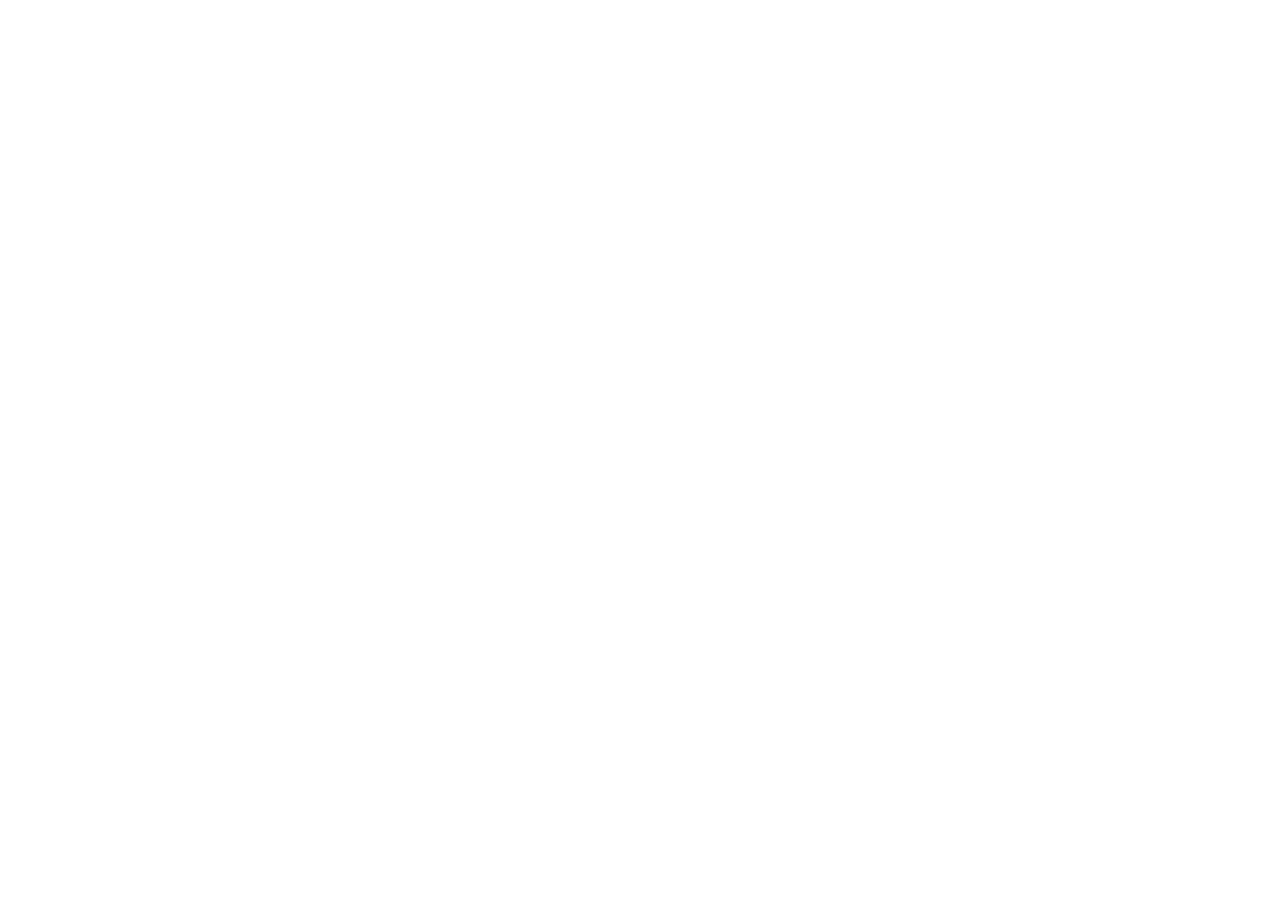
==== animation_sprite.html @ a4f1aa30 "Hoc ve animation va img slider" ====
<!DOCTYPE html>
<html lang="en">
<head>
    <meta charset="UTF-8">
    <meta name="viewport" content="width=device-width, initial-scale=1.0">
    <title>Document</title>
    <style>
        .animation{
            display: flex;
            justify-content: center;
            align-items: center;
        }
        .box{
            height: 100px;
            width: 100px;
            background-image: url("http://natcooper.com/31creepysvgs/08-black-cat-sprite.svg");
        }
    </style>
</head>
<body>
    <div class="animation_sprite">
        <div class="box">

        </div>
    </div>    
</body>
</html>
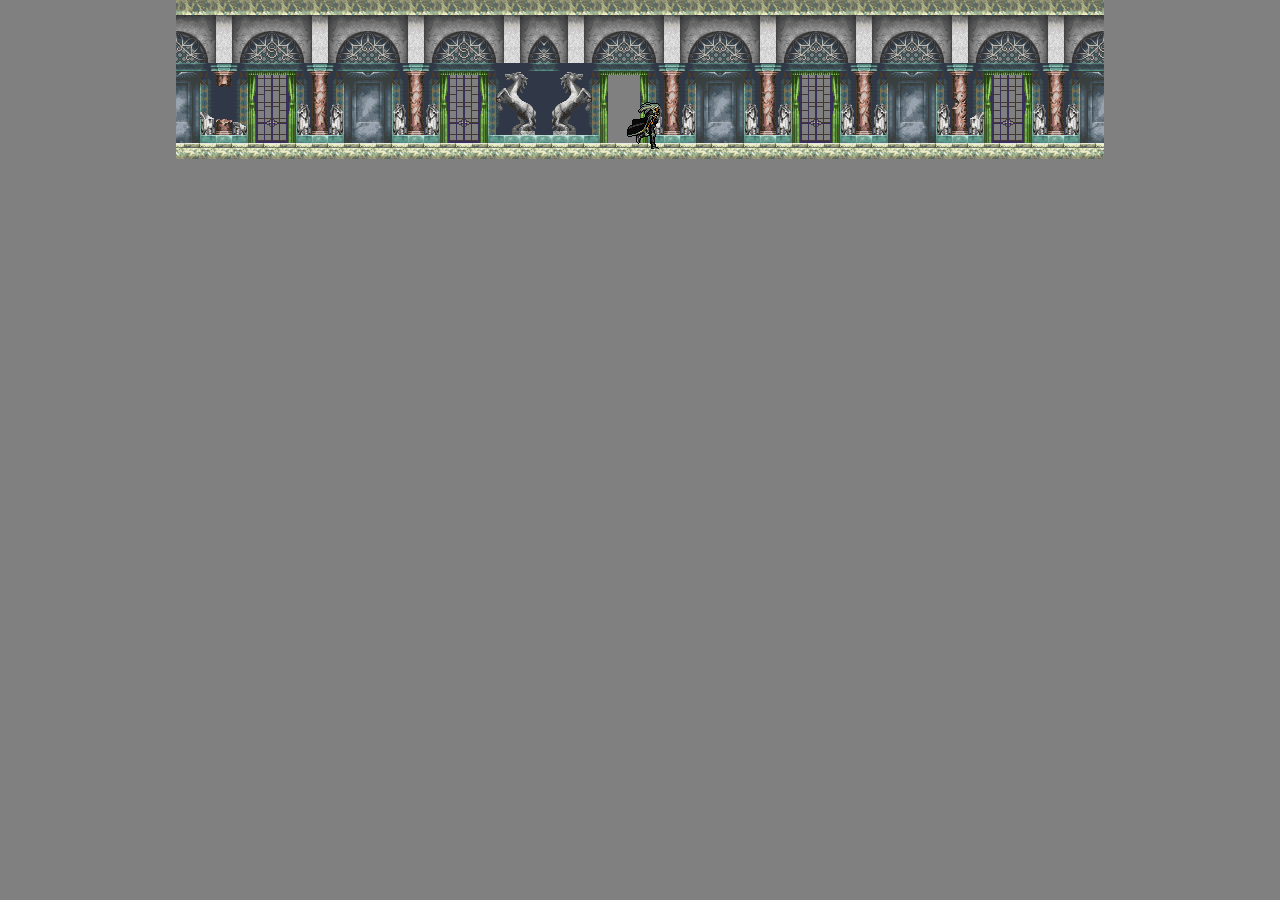
==== commit aa157e4d: "Lam hoat anh sieu nhan chay trong lau dai" ====
--- a/animation_sprite.html
+++ b/animation_sprite.html
@@ -5,23 +5,55 @@
     <meta name="viewport" content="width=device-width, initial-scale=1.0">
     <title>Document</title>
     <style>
-        .animation{
+        body{
+            margin: 0;
+            padding: 0;
             display: flex;
+            background-color: grey;
             justify-content: center;
             align-items: center;
         }
-        .box{
-            height: 100px;
-            width: 100px;
-            background-image: url("http://natcooper.com/31creepysvgs/08-black-cat-sprite.svg");
+        .castle{
+            left: 0;
+            right: 0;
+            position: relative;
+            width: 928px;
+            height: 159px;
+            background-image: url(./img/CastleCorridor.png);
+            display: flex;
+            justify-content: center;
+            align-content: center;
+            -webkit-animation: castle 9s  infinite linear;
+        }
+        @-webkit-keyframes castle {
+            0%{
+                background-position: 0;
+            }
+            100%{
+                background-position: -928px;
+            }
+        }
+        .combatant{
+            height: 70px;
+            width: 40px;
+            position: absolute;
+            background-image: url(./img/Alucard.png);
+            bottom: 0;
+            -webkit-animation: combatant 1s steps(16) infinite ;
+        }
+           @-webkit-keyframes  combatant{
+            0%{
+                background-position: 0;
+            }
+            100%{
+                background-position: -672px;
+            }
         }
     </style>
 </head>
 <body>
-    <div class="animation_sprite">
-        <div class="box">
-
-        </div>
-    </div>    
+    <div class="castle">
+        <div class="combatant"></div>
+    </div>
 </body>
 </html>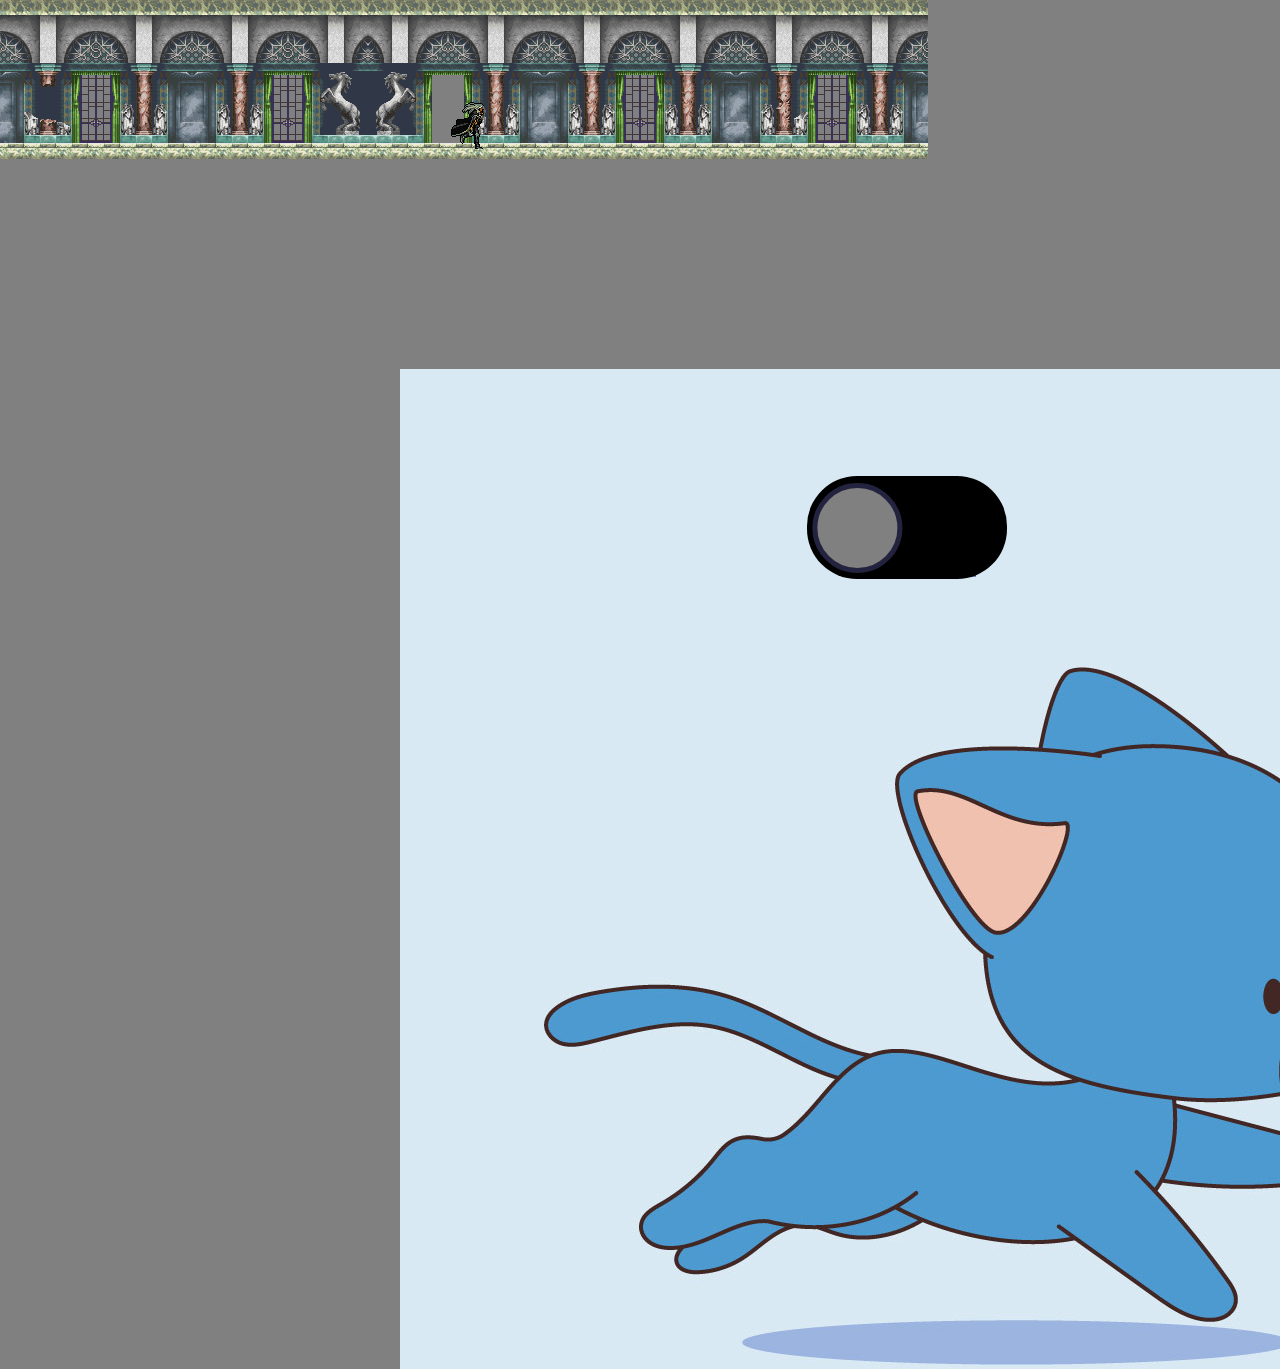
==== commit f2e43dae: "Lam hieu ung con meo chay con nut tat bat" ====
--- a/animation_sprite.html
+++ b/animation_sprite.html
@@ -8,10 +8,8 @@
         body{
             margin: 0;
             padding: 0;
-            display: flex;
             background-color: grey;
-            justify-content: center;
-            align-items: center;
+            box-sizing: border-box;
         }
         .castle{
             left: 0;
@@ -49,11 +47,92 @@
                 background-position: -672px;
             }
         }
+              
+        .wrapper{
+                    border-radius: 50px;
+                    position: relative;
+                    height: 1000px;
+                    width: 1000px;
+                    display: flex;
+                    top: 210px;
+                    left: 400px;
+        }
+        .wrapper input{
+            display: none;
+        }
+        .box_label{
+                position: absolute;
+                height: 103px;
+                width: 200px;
+                background-color: black;
+                top: 107px;
+                left: 407px;
+                border-radius: 50px;
+        }
+       label {
+                position: absolute;
+                cursor: pointer;
+                display: block;
+                width: 80px;
+                height: 80px;
+                border-radius: 50px;
+                border: 5px solid #23233f;
+                background-color: gray;
+                overflow: hidden;
+                margin-top: 7px;
+                transition: 2s;
+                transition-timing-function: cubic-bezier(0, 0, 0.11, 1.18);
+                
+        }
+        input:not(:checked) ~ .box_label label{
+            background-color: gray;
+            transform: translateX(6%);
+        }
+        input:checked ~ .box_label label{
+            background-color: green;
+            transform: translateX(115%);
+        }
+        .cat_run{
+            background: url(./img/8049563.jpg);
+            height: 1000px;
+            width: 987px;
+         
+        }
+        input:checked ~ .cat_run{
+            -webkit-animation: catRunX 0.75s steps(3) infinite, catRunY 1.5s steps(2) infinite;
+        }
+      
+     
+        @-webkit-keyframes catRunX{
+            from{
+                background-position-x: 0px;
+            }
+            to{background-position-x: -2980px;
+            }
+        }
+          @-webkit-keyframes catRunY{
+            from{
+                background-position-y: 0px;
+            }
+            to{background-position-y: -2000px;
+            }
+        }
+
     </style>
+    
 </head>
 <body>
     <div class="castle">
         <div class="combatant"></div>
     </div>
+        <div class="wrapper">
+            <input type="checkbox" id="test">
+            <div class="box_label">
+
+                <label for="test"></label>
+            </div>
+             <div class="cat_run"></div>
+        </div>
 </body>
-</html>+</html>
+ 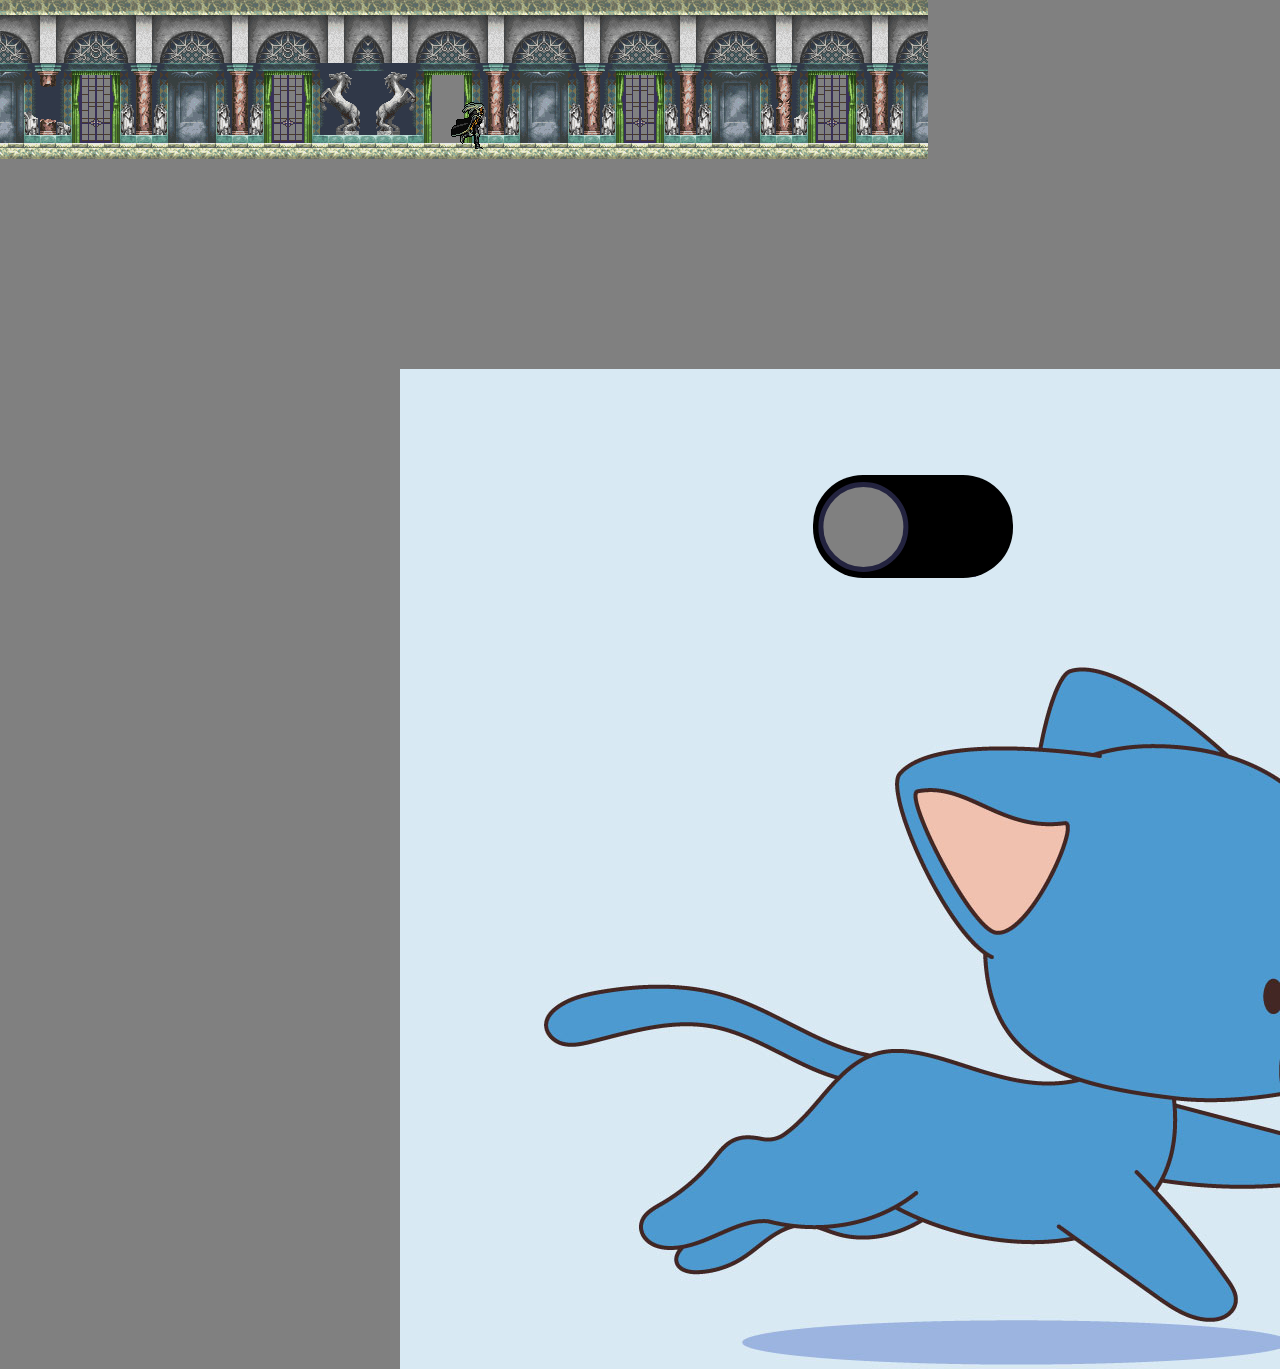
==== commit ef755c2d: "Dang lam do cai menu cap 2" ====
--- a/animation_sprite.html
+++ b/animation_sprite.html
@@ -49,13 +49,13 @@
         }
               
         .wrapper{
-                    border-radius: 50px;
-                    position: relative;
-                    height: 1000px;
-                    width: 1000px;
-                    display: flex;
-                    top: 210px;
-                    left: 400px;
+            position: relative;
+            border-radius: 50px;
+            width: 1000px;
+            height: 1000px;
+            display: flex;
+            top: 210px;
+            left: 400px;
         }
         .wrapper input{
             display: none;
@@ -65,8 +65,8 @@
                 height: 103px;
                 width: 200px;
                 background-color: black;
-                top: 107px;
-                left: 407px;
+                top: 106px;
+                left: 413px;
                 border-radius: 50px;
         }
        label {
@@ -80,7 +80,7 @@
                 background-color: gray;
                 overflow: hidden;
                 margin-top: 7px;
-                transition: 2s;
+                transition: 1s;
                 transition-timing-function: cubic-bezier(0, 0, 0.11, 1.18);
                 
         }
@@ -100,9 +100,7 @@
         }
         input:checked ~ .cat_run{
             -webkit-animation: catRunX 0.75s steps(3) infinite, catRunY 1.5s steps(2) infinite;
-        }
-      
-     
+        } 
         @-webkit-keyframes catRunX{
             from{
                 background-position-x: 0px;
@@ -110,14 +108,13 @@
             to{background-position-x: -2980px;
             }
         }
-          @-webkit-keyframes catRunY{
+        @-webkit-keyframes catRunY{
             from{
                 background-position-y: 0px;
             }
             to{background-position-y: -2000px;
             }
         }
-
     </style>
     
 </head>
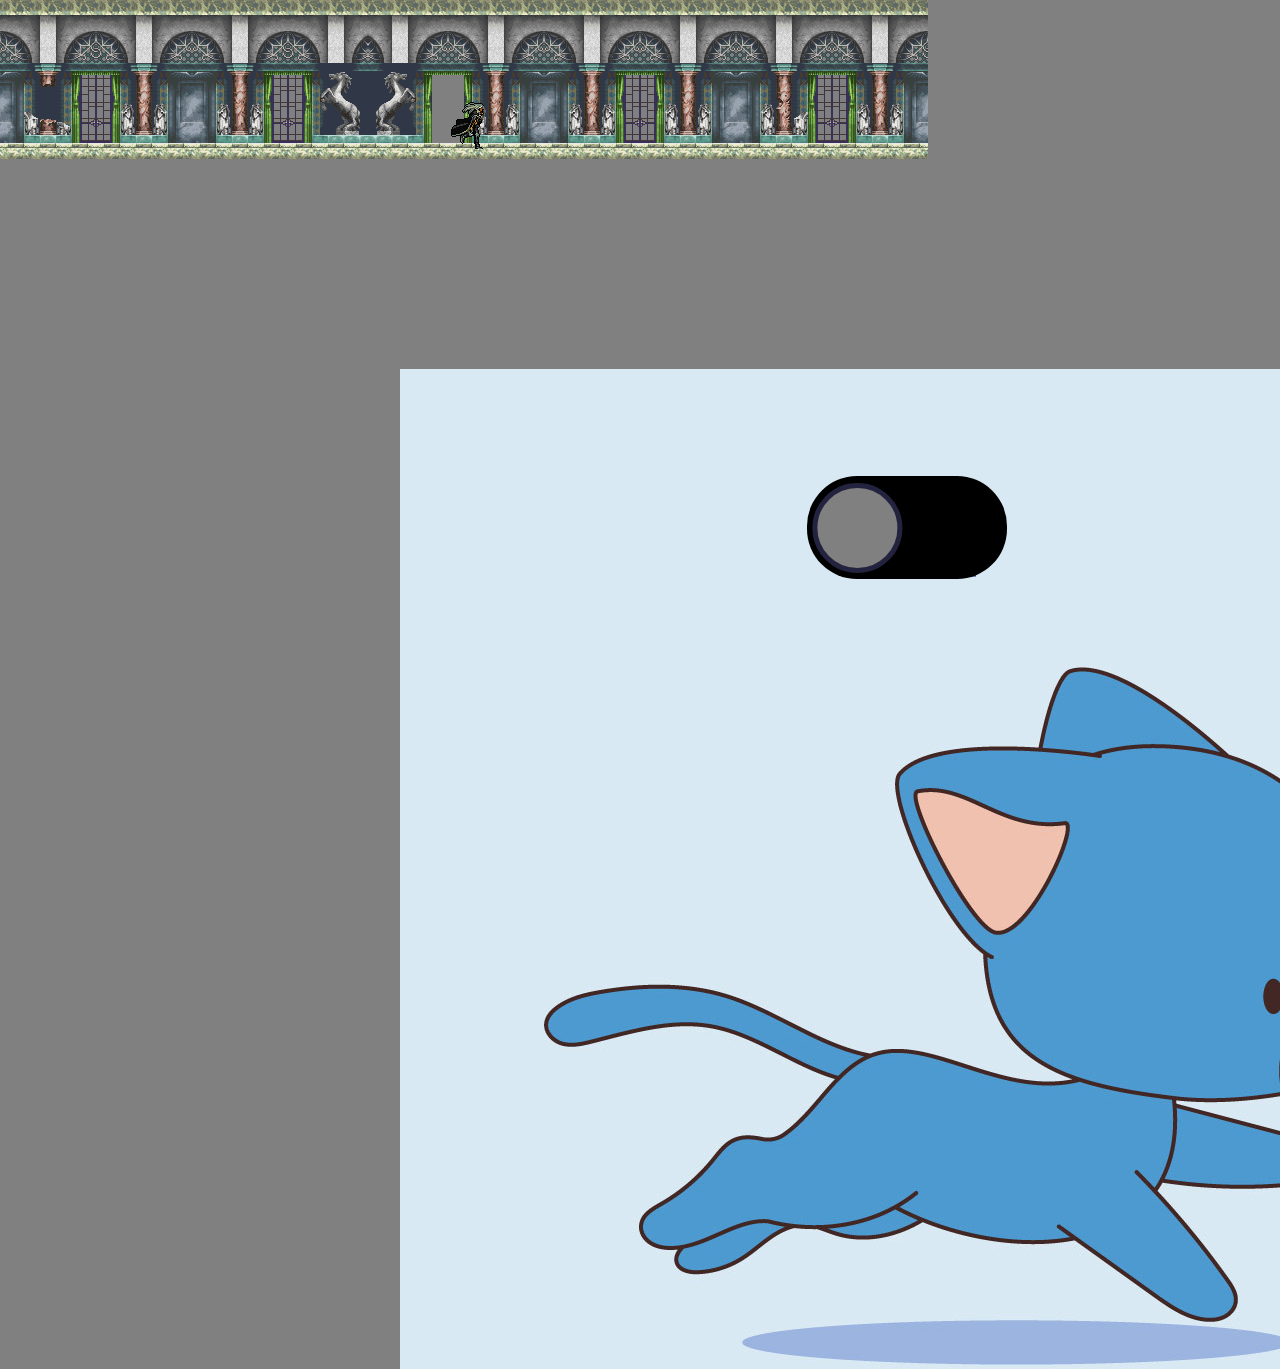
==== commit 2efd5fb2: "Lay phan menu ve" ====
--- a/animation_sprite.html
+++ b/animation_sprite.html
@@ -49,13 +49,13 @@
         }
               
         .wrapper{
-            position: relative;
-            border-radius: 50px;
-            width: 1000px;
-            height: 1000px;
-            display: flex;
-            top: 210px;
-            left: 400px;
+                    border-radius: 50px;
+                    position: relative;
+                    height: 1000px;
+                    width: 1000px;
+                    display: flex;
+                    top: 210px;
+                    left: 400px;
         }
         .wrapper input{
             display: none;
@@ -65,8 +65,8 @@
                 height: 103px;
                 width: 200px;
                 background-color: black;
-                top: 106px;
-                left: 413px;
+                top: 107px;
+                left: 407px;
                 border-radius: 50px;
         }
        label {
@@ -80,7 +80,7 @@
                 background-color: gray;
                 overflow: hidden;
                 margin-top: 7px;
-                transition: 1s;
+                transition: 2s;
                 transition-timing-function: cubic-bezier(0, 0, 0.11, 1.18);
                 
         }
@@ -100,7 +100,9 @@
         }
         input:checked ~ .cat_run{
             -webkit-animation: catRunX 0.75s steps(3) infinite, catRunY 1.5s steps(2) infinite;
-        } 
+        }
+      
+     
         @-webkit-keyframes catRunX{
             from{
                 background-position-x: 0px;
@@ -108,15 +110,15 @@
             to{background-position-x: -2980px;
             }
         }
-        @-webkit-keyframes catRunY{
+          @-webkit-keyframes catRunY{
             from{
                 background-position-y: 0px;
             }
             to{background-position-y: -2000px;
             }
         }
+
     </style>
-    
 </head>
 <body>
     <div class="castle">
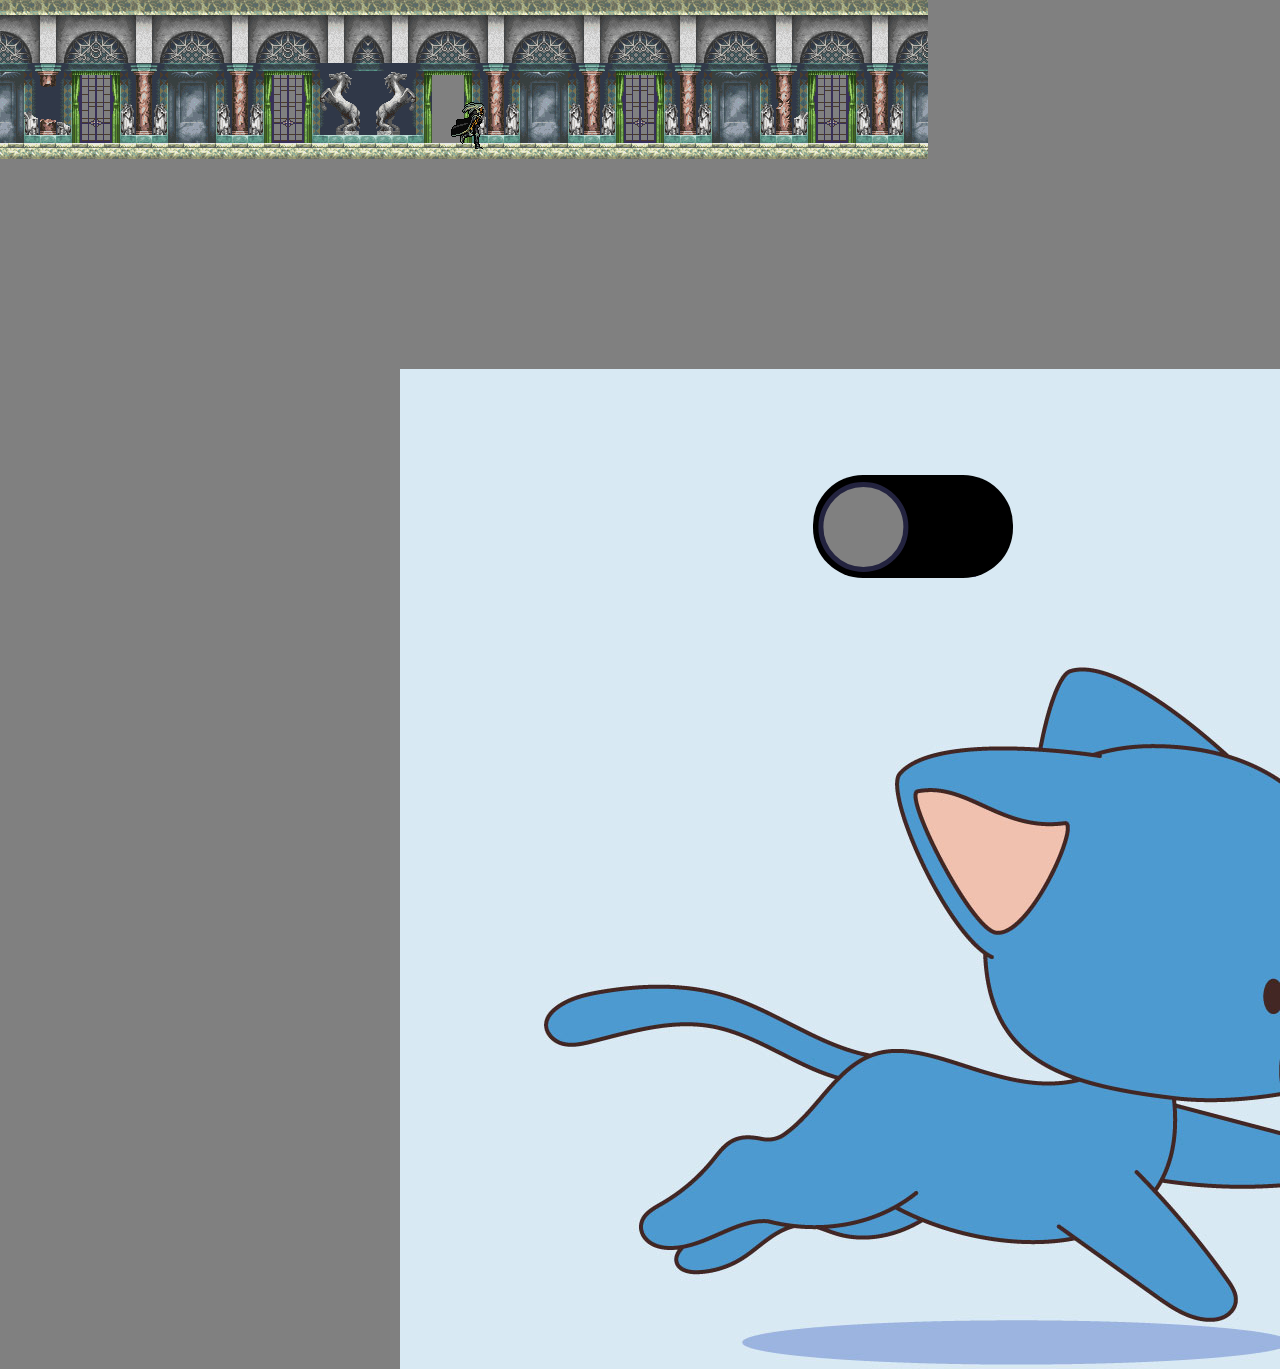
==== commit 1d9840c1: "Merge branch 'master' of https://github.com/devVNduc/Course_JavaS" ====
--- a/animation_sprite.html
+++ b/animation_sprite.html
@@ -49,13 +49,13 @@
         }
               
         .wrapper{
-                    border-radius: 50px;
-                    position: relative;
-                    height: 1000px;
-                    width: 1000px;
-                    display: flex;
-                    top: 210px;
-                    left: 400px;
+            position: relative;
+            border-radius: 50px;
+            width: 1000px;
+            height: 1000px;
+            display: flex;
+            top: 210px;
+            left: 400px;
         }
         .wrapper input{
             display: none;
@@ -65,8 +65,8 @@
                 height: 103px;
                 width: 200px;
                 background-color: black;
-                top: 107px;
-                left: 407px;
+                top: 106px;
+                left: 413px;
                 border-radius: 50px;
         }
        label {
@@ -80,7 +80,7 @@
                 background-color: gray;
                 overflow: hidden;
                 margin-top: 7px;
-                transition: 2s;
+                transition: 1s;
                 transition-timing-function: cubic-bezier(0, 0, 0.11, 1.18);
                 
         }
@@ -100,9 +100,7 @@
         }
         input:checked ~ .cat_run{
             -webkit-animation: catRunX 0.75s steps(3) infinite, catRunY 1.5s steps(2) infinite;
-        }
-      
-     
+        } 
         @-webkit-keyframes catRunX{
             from{
                 background-position-x: 0px;
@@ -110,14 +108,13 @@
             to{background-position-x: -2980px;
             }
         }
-          @-webkit-keyframes catRunY{
+        @-webkit-keyframes catRunY{
             from{
                 background-position-y: 0px;
             }
             to{background-position-y: -2000px;
             }
         }
-
     </style>
 </head>
 <body>
